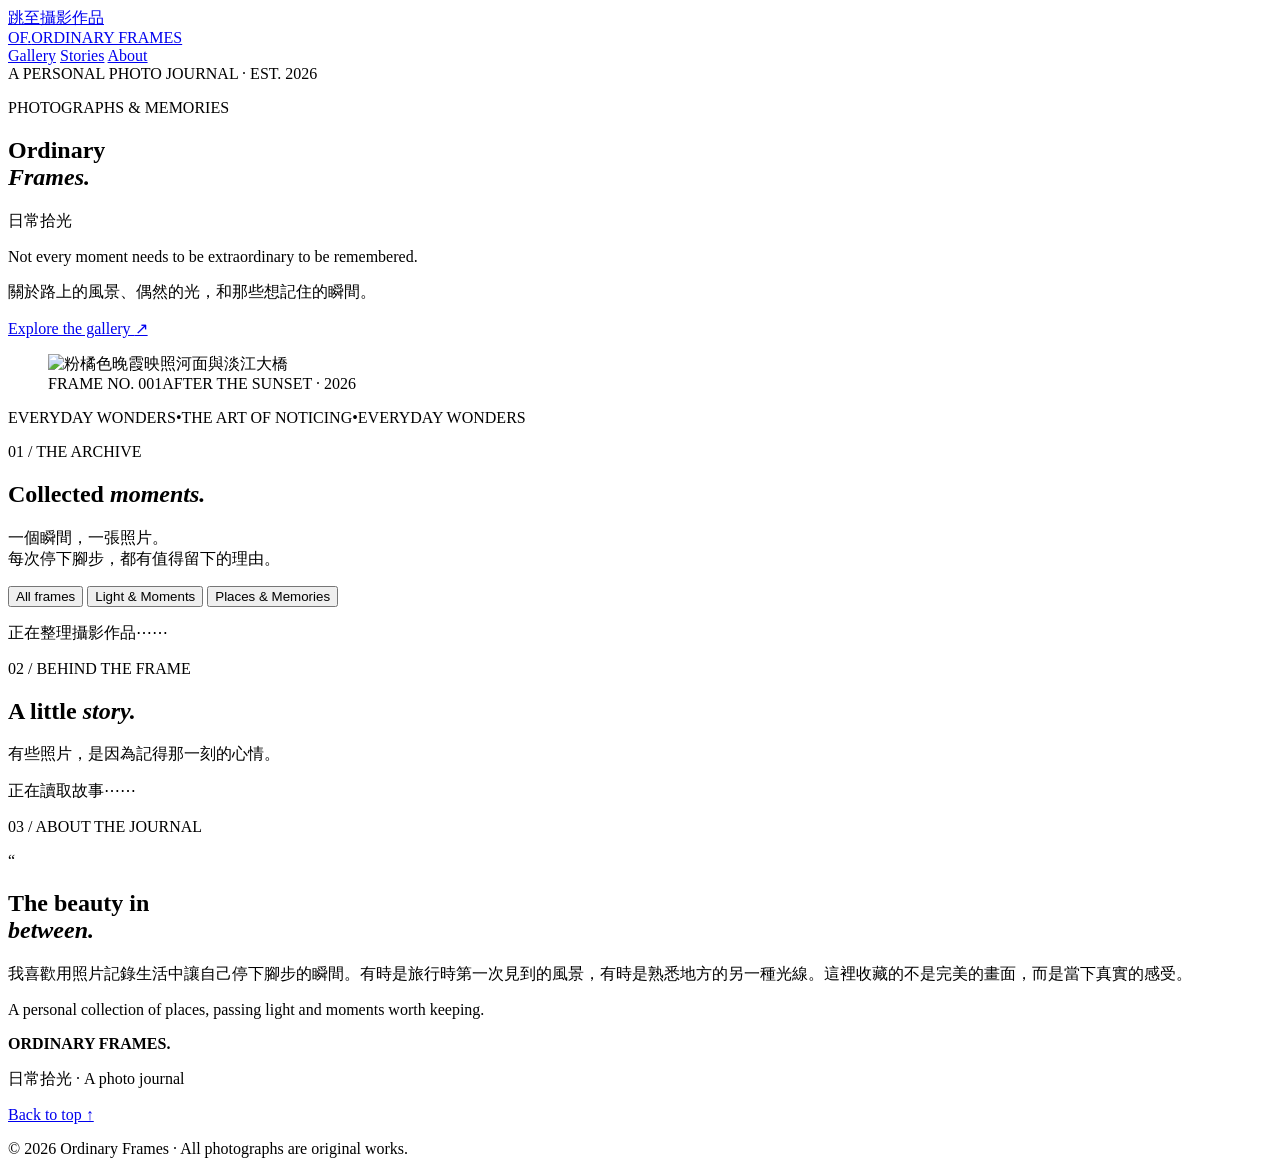
==== index.html @ 80a82285 "Add files via upload" ====
<!doctype html>
<html lang="zh-Hant">
<head>
  <meta charset="utf-8">
  <meta name="viewport" content="width=device-width, initial-scale=1">
  <meta name="theme-color" content="#f5efe5">
  <meta name="description" content="Ordinary Frames 日常拾光，收藏旅途中與生活裡值得記得的瞬間。">
  <title>Ordinary Frames — 日常拾光</title>
  <link rel="stylesheet" href="css/style.css">
  <script src="js/main.js" defer></script>
</head>
<body>
  <a class="skip-link" href="#gallery">跳至攝影作品</a>
  <header class="site-header">
    <a class="brand" href="index.html" aria-label="Ordinary Frames 返回首頁">OF<span class="brand-period">.</span><span class="brand-label">ORDINARY FRAMES</span></a>
    <nav class="main-nav" aria-label="主要導覽">
      <a href="#gallery">Gallery</a>
      <a href="#stories">Stories</a>
      <a href="#about">About</a>
    </nav>
    <span class="top-note">A PERSONAL PHOTO JOURNAL · EST. 2026</span>
  </header>
  <main>
    <section class="hero wrap" aria-labelledby="hero-heading">
      <div class="hero-copy">
        <p class="eyebrow"><span class="little-dot"></span> PHOTOGRAPHS & MEMORIES</p>
        <h1 id="hero-heading">Ordinary<br><em>Frames.</em></h1>
        <p class="hero-chinese">日常拾光</p>
        <p class="hero-description">Not every moment needs to be extraordinary to be remembered.</p>
        <p class="hero-description-cn">關於路上的風景、偶然的光，和那些想記住的瞬間。</p>
        <a class="text-link" href="#gallery">Explore the gallery <span aria-hidden="true">↗</span></a>
      </div>
      <figure class="hero-photo">
        <img src="assets/photos/after-the-sunset/after-the-sunset-001.jpg" alt="粉橘色晚霞映照河面與淡江大橋" fetchpriority="high" width="1536" height="1024">
        <figcaption><span>FRAME NO. 001</span><span>AFTER THE SUNSET · 2026</span></figcaption>
      </figure>
    </section>

    <div class="rule-band" aria-hidden="true"><span>EVERYDAY WONDERS</span><span>•</span><span>THE ART OF NOTICING</span><span>•</span><span>EVERYDAY WONDERS</span></div>

    <section class="section wrap" id="gallery" aria-labelledby="gallery-heading">
      <div class="section-head">
        <div><p class="eyebrow">01 / THE ARCHIVE</p><h2 id="gallery-heading">Collected <em>moments.</em></h2></div>
        <p class="section-side">一個瞬間，一張照片。<br>每次停下腳步，都有值得留下的理由。</p>
      </div>
      <div class="filters" role="group" aria-label="攝影作品篩選">
        <button type="button" class="filter active" data-filter="all" aria-pressed="true">All frames</button>
        <button type="button" class="filter" data-filter="light-and-moments" aria-pressed="false">Light & Moments</button>
        <button type="button" class="filter" data-filter="places-and-memories" aria-pressed="false">Places & Memories</button>
      </div>
      <div class="gallery-grid" id="gallery-grid" aria-live="polite"><p class="loading">正在整理攝影作品⋯⋯</p></div>
      <p class="empty" id="gallery-empty" hidden>此分類目前還沒有作品。</p>
    </section>

    <section class="section section-stories" id="stories" aria-labelledby="stories-heading">
      <div class="wrap">
        <div class="section-head"><div><p class="eyebrow">02 / BEHIND THE FRAME</p><h2 id="stories-heading">A little <em>story.</em></h2></div><p class="section-side">有些照片，是因為記得那一刻的心情。</p></div>
        <div class="story-list" id="story-list"><p class="loading">正在讀取故事⋯⋯</p></div>
      </div>
    </section>

    <section class="section about-section wrap" id="about" aria-labelledby="about-heading">
      <div><p class="eyebrow">03 / ABOUT THE JOURNAL</p><div class="about-mark" aria-hidden="true">“</div></div>
      <div><h2 id="about-heading">The beauty in<br><em>between.</em></h2><p>我喜歡用照片記錄生活中讓自己停下腳步的瞬間。有時是旅行時第一次見到的風景，有時是熟悉地方的另一種光線。這裡收藏的不是完美的畫面，而是當下真實的感受。</p><p class="about-en">A personal collection of places, passing light and moments worth keeping.</p></div>
    </section>
  </main>
  <footer class="footer"><div class="wrap footer-inner"><div><strong>ORDINARY FRAMES<span class="brand-period">.</span></strong><p>日常拾光 · A photo journal</p></div><a href="#hero-heading" class="back-top">Back to top ↑</a><p>© 2026 Ordinary Frames · All photographs are original works.</p></div></footer>

  <dialog class="lightbox" id="lightbox" aria-label="放大檢視攝影作品">
    <div class="lightbox-inner"><button class="close-lightbox" id="lightbox-close" type="button" aria-label="關閉放大照片">×</button><button type="button" id="lightbox-prev" class="lightbox-arrow" aria-label="上一張">‹</button><figure><img id="lightbox-img" alt=""><figcaption id="lightbox-caption"></figcaption></figure><button type="button" id="lightbox-next" class="lightbox-arrow" aria-label="下一張">›</button></div>
  </dialog>
</body>
</html>
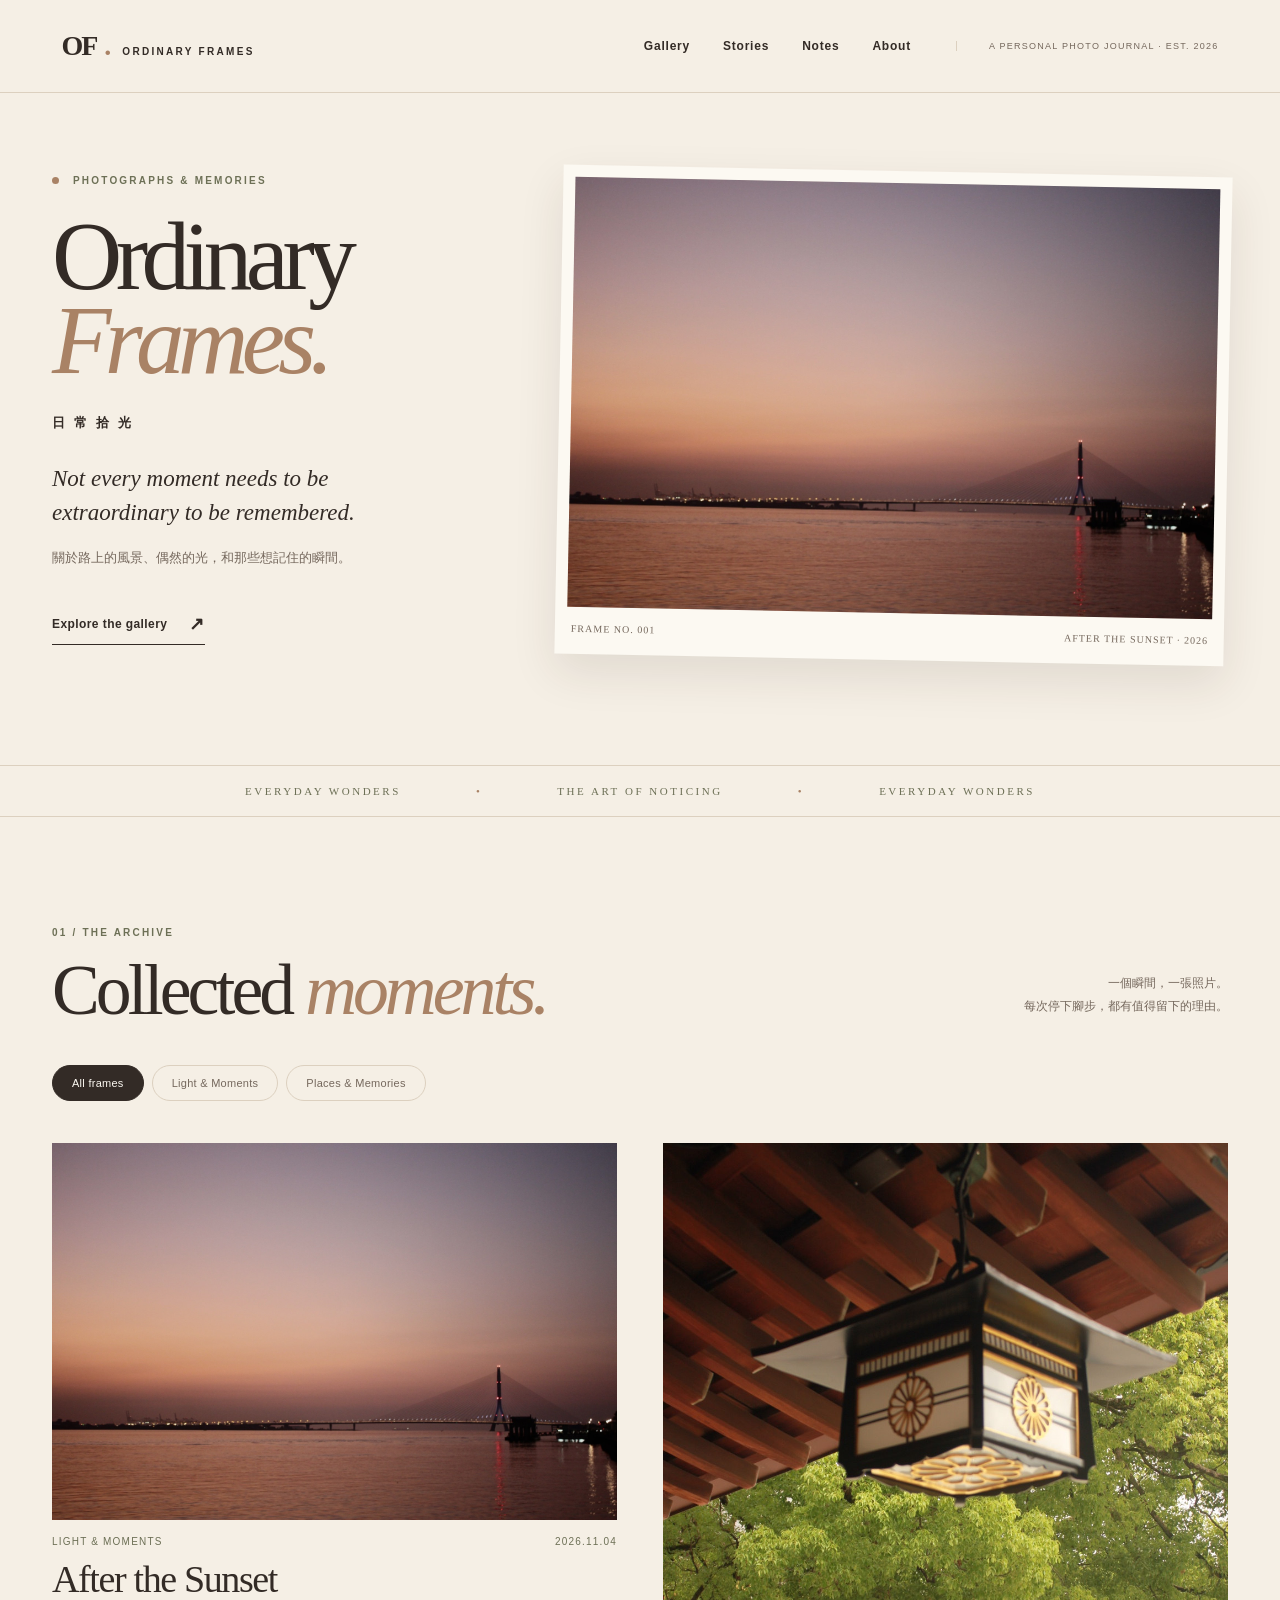
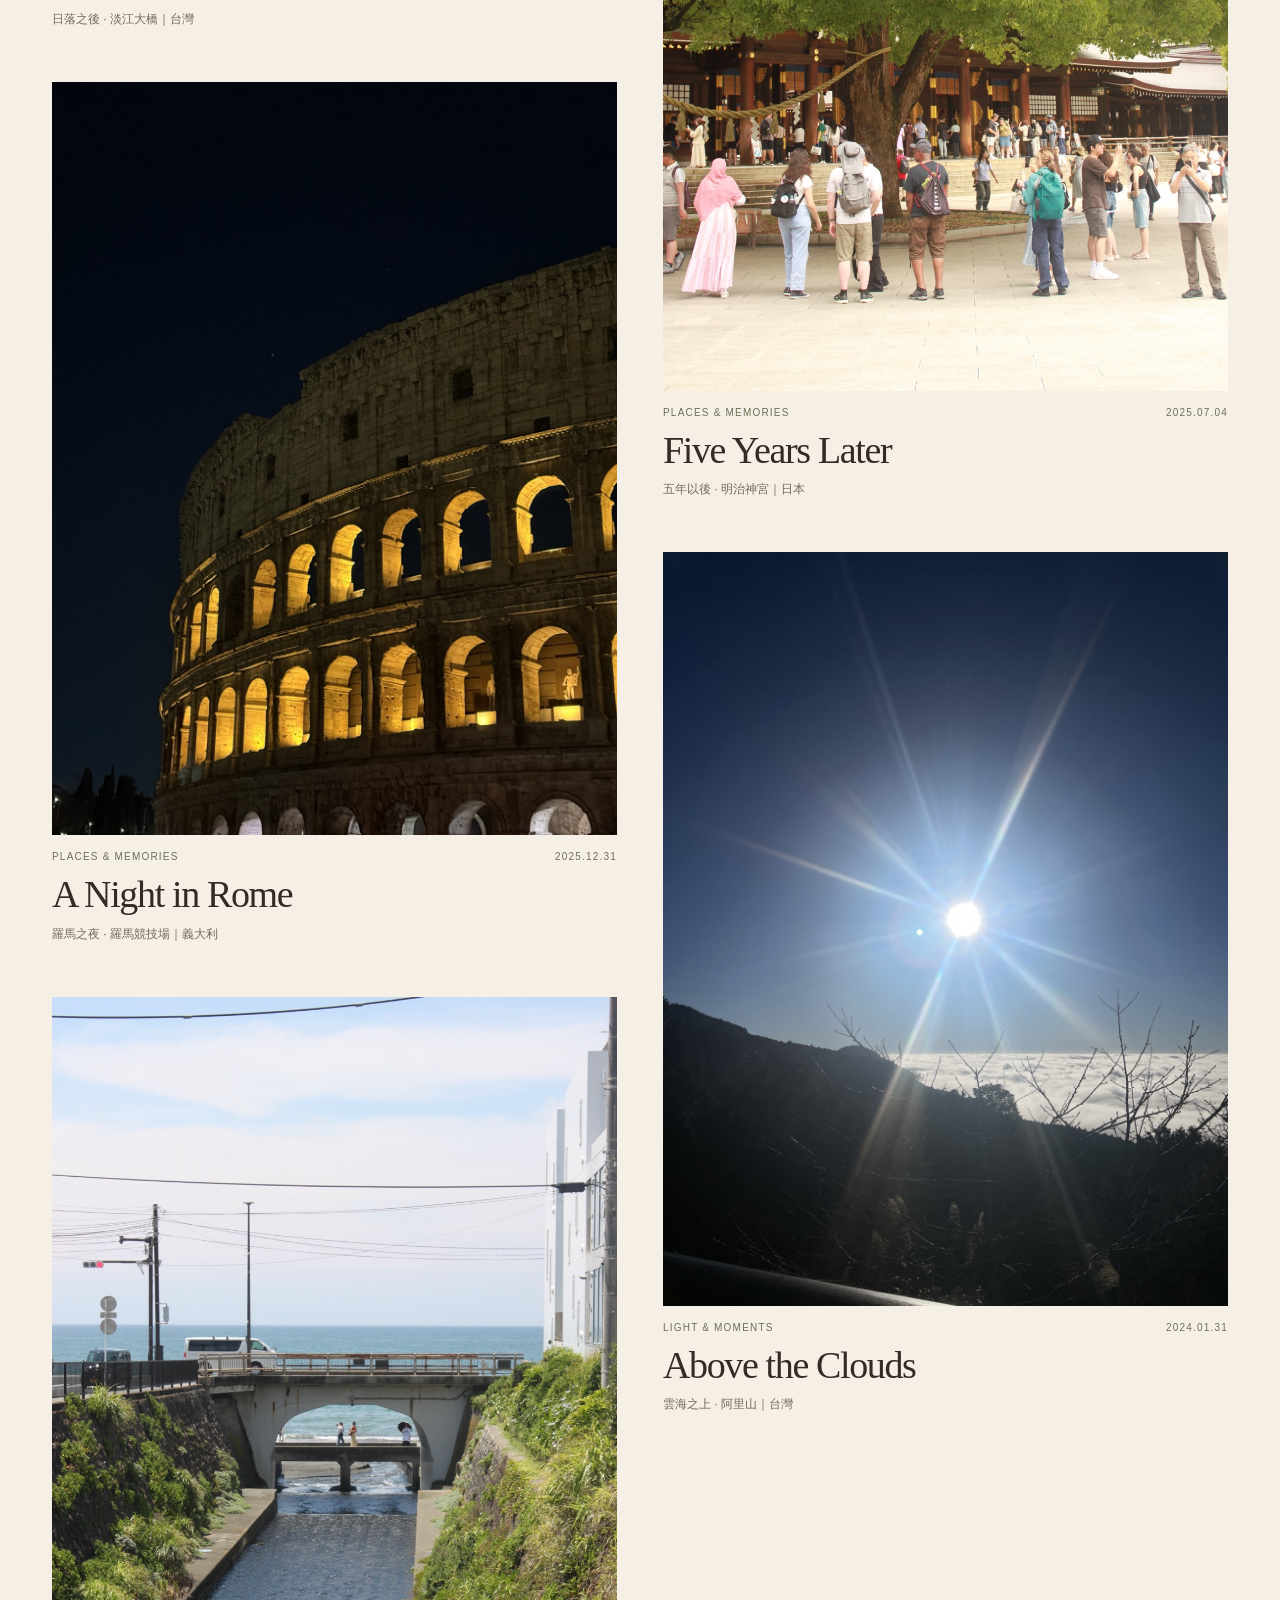
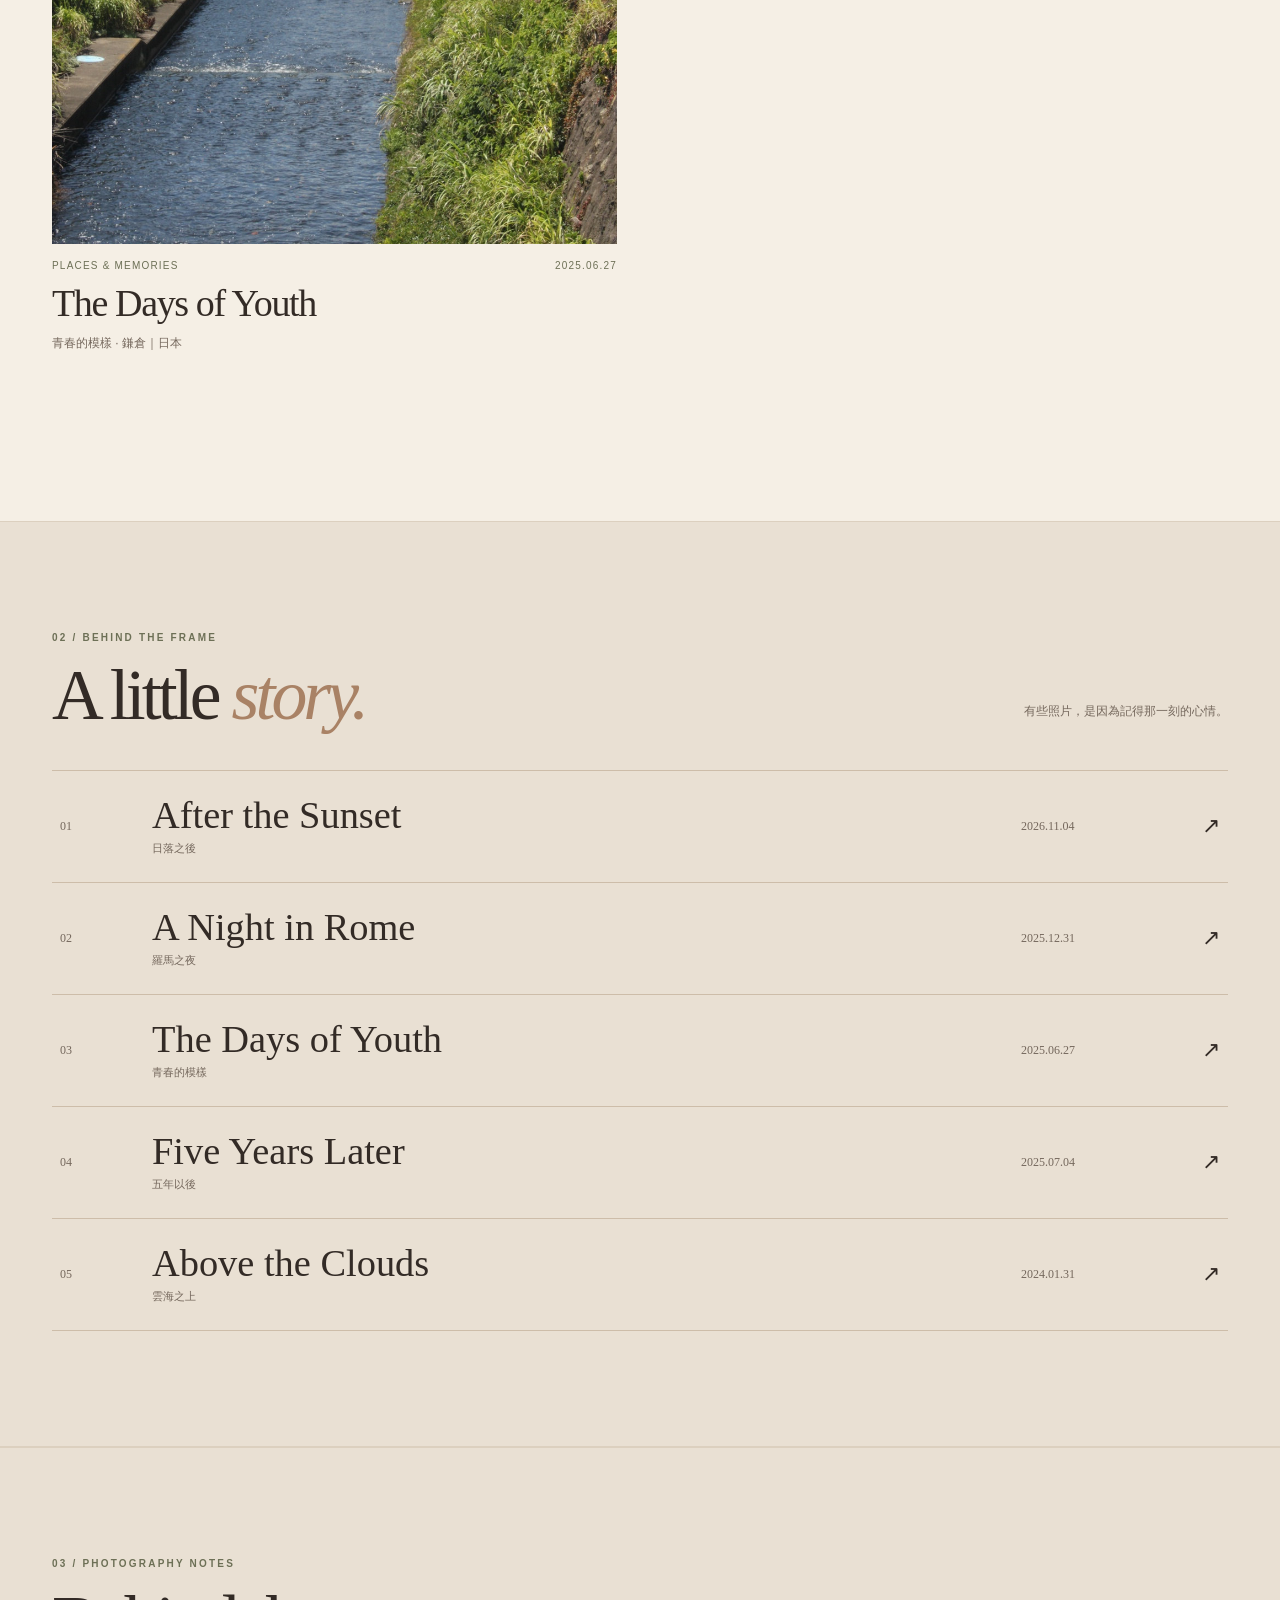
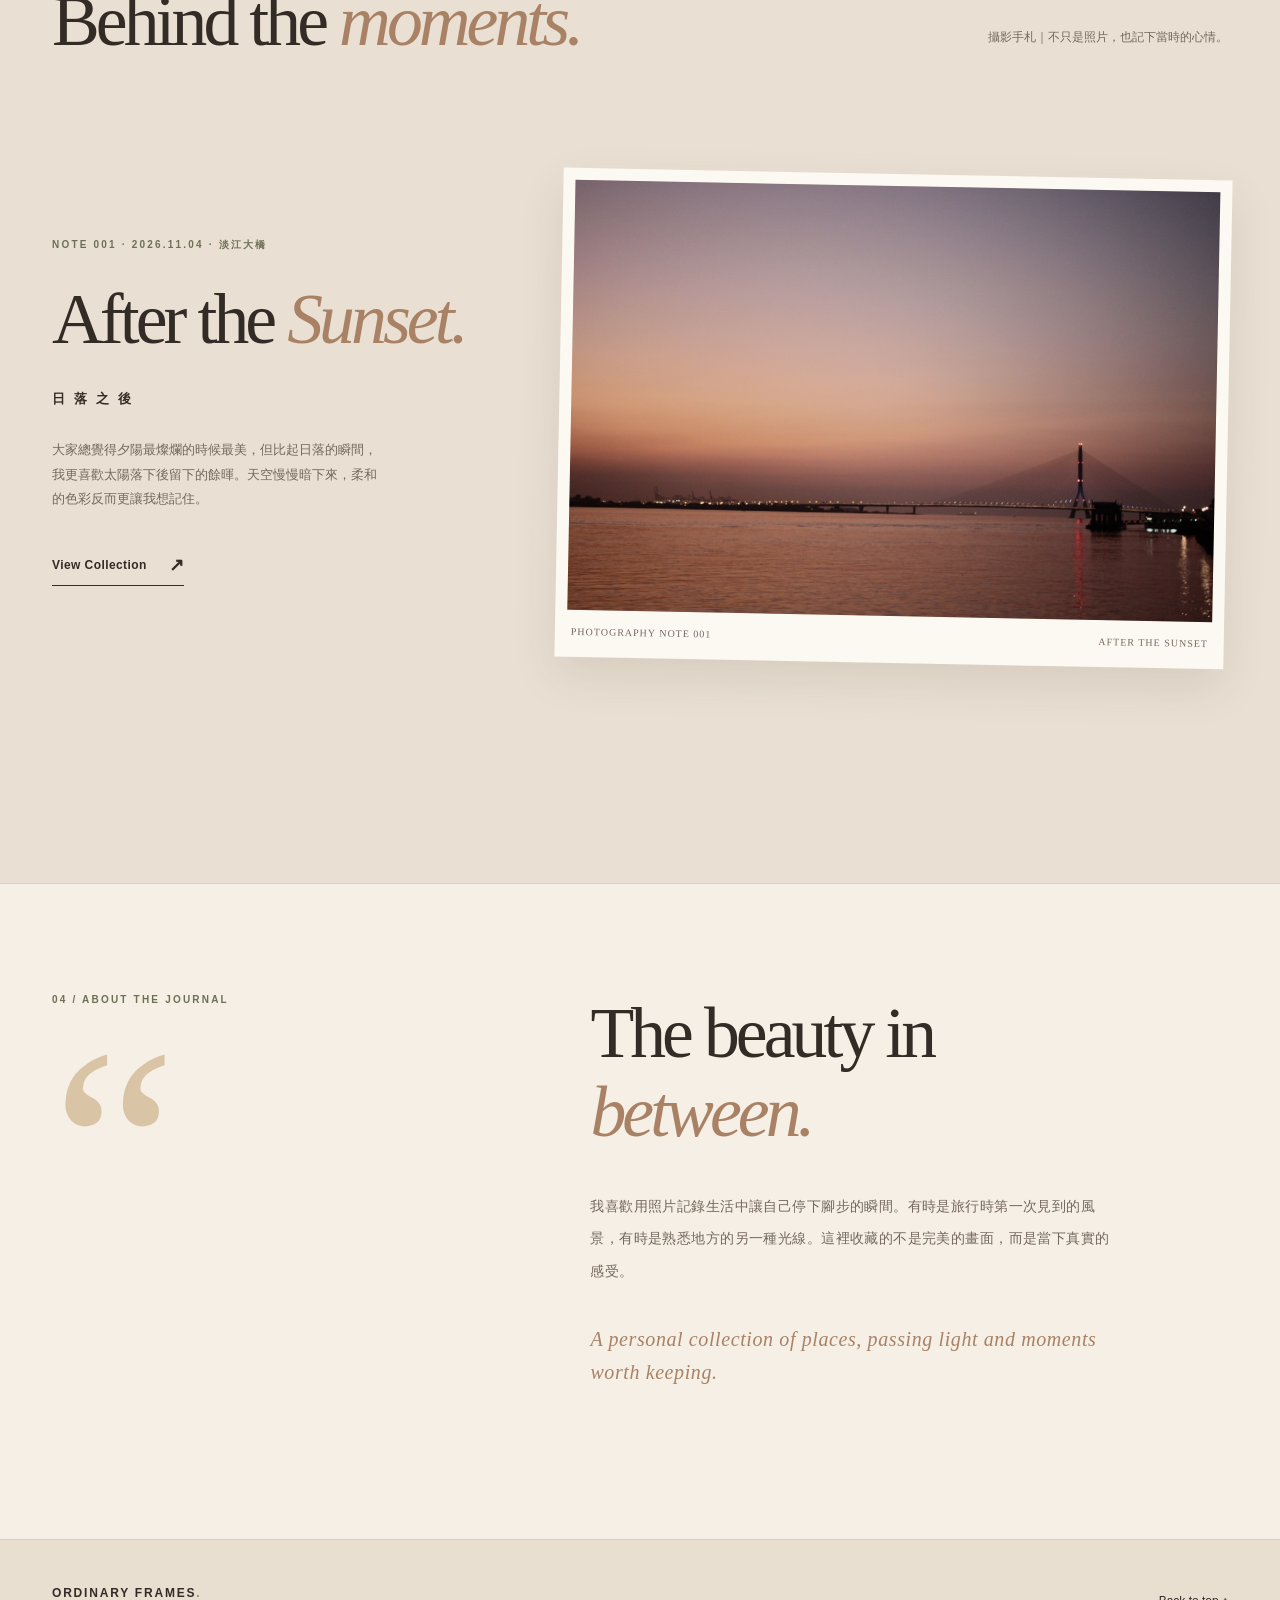
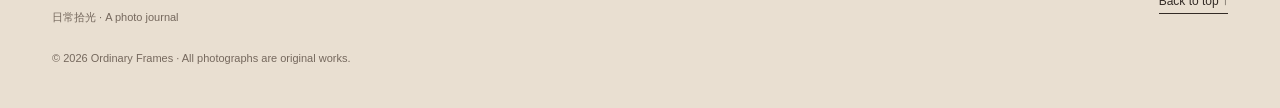
==== commit 1fb801a4: "Add files via upload" ====
--- a/index.html
+++ b/index.html
@@ -16,6 +16,7 @@
     <nav class="main-nav" aria-label="主要導覽">
       <a href="#gallery">Gallery</a>
       <a href="#stories">Stories</a>
+      <a href="#notes">Notes</a>
       <a href="#about">About</a>
     </nav>
     <span class="top-note">A PERSONAL PHOTO JOURNAL · EST. 2026</span>
@@ -59,8 +60,35 @@
       </div>
     </section>
 
+    <section class="section section-stories" id="notes" aria-labelledby="notes-heading">
+      <div class="wrap">
+        <div class="section-head">
+          <div>
+            <p class="eyebrow">03 / PHOTOGRAPHY NOTES</p>
+            <h2 id="notes-heading">Behind the <em>moments.</em></h2>
+          </div>
+          <p class="section-side">攝影手札｜不只是照片，也記下當時的心情。</p>
+        </div>
+        <!-- NOTE START: 新增手札時複製一整段 article，並更換內容及圖片路徑。 -->
+        <article class="hero" aria-labelledby="note-after-sunset">
+          <div class="hero-copy">
+            <p class="eyebrow">NOTE 001 · 2026.11.04 · 淡江大橋</p>
+            <h2 id="note-after-sunset">After the <em>Sunset.</em></h2>
+            <p class="hero-chinese">日落之後</p>
+            <p class="hero-description-cn">大家總覺得夕陽最燦爛的時候最美，但比起日落的瞬間，我更喜歡太陽落下後留下的餘暉。天空慢慢暗下來，柔和的色彩反而更讓我想記住。</p>
+            <a class="text-link" href="collection.html?slug=after-the-sunset">View Collection <span aria-hidden="true">↗</span></a>
+          </div>
+          <figure class="hero-photo">
+            <img src="assets/photos/after-the-sunset/after-the-sunset-001.jpg" alt="粉橘色餘暉映照淡江大橋與河面" loading="lazy" width="1536" height="1024">
+            <figcaption><span>PHOTOGRAPHY NOTE 001</span><span>AFTER THE SUNSET</span></figcaption>
+          </figure>
+        </article>
+        <!-- NOTE END -->
+      </div>
+    </section>
+
     <section class="section about-section wrap" id="about" aria-labelledby="about-heading">
-      <div><p class="eyebrow">03 / ABOUT THE JOURNAL</p><div class="about-mark" aria-hidden="true">“</div></div>
+      <div><p class="eyebrow">04 / ABOUT THE JOURNAL</p><div class="about-mark" aria-hidden="true">“</div></div>
       <div><h2 id="about-heading">The beauty in<br><em>between.</em></h2><p>我喜歡用照片記錄生活中讓自己停下腳步的瞬間。有時是旅行時第一次見到的風景，有時是熟悉地方的另一種光線。這裡收藏的不是完美的畫面，而是當下真實的感受。</p><p class="about-en">A personal collection of places, passing light and moments worth keeping.</p></div>
     </section>
   </main>
--- a/css/style.css
+++ b/css/style.css
@@ -0,0 +1,169 @@
+/* Ordinary Frames / Photo journal design system
+   Colours, typography and layout are governed by AGENTS.md. */
+:root {
+  --paper: #F5EFE5;
+  --paper-light: #FCF9F2;
+  --sand: #D9C4A5;
+  --clay: #A98265;
+  --moss: #6D7056;
+  --ink: #332B26;
+  --muted: #75685D;
+  --line: #DCD0BF;
+  --serif: "Iowan Old Style", "Baskerville", "Times New Roman", Georgia, serif;
+  --sans: "Noto Sans TC", "PingFang TC", "Microsoft JhengHei", Arial, sans-serif;
+}
+* { box-sizing: border-box; }
+html { scroll-behavior: smooth; }
+body { background: var(--paper); color: var(--ink); font-family: var(--sans); margin: 0; -webkit-font-smoothing: antialiased; }
+img { display: block; max-width: 100%; }
+a { color: inherit; }
+button, a { -webkit-tap-highlight-color: transparent; }
+button { font: inherit; }
+button:focus-visible, a:focus-visible { outline: 3px solid var(--moss); outline-offset: 5px; }
+::selection { background: #c8b093; color: var(--ink); }
+[hidden] { display: none !important; }
+.wrap { width: min(1320px, calc(100% - 104px)); margin: 0 auto; }
+.skip-link { position: absolute; top: -100px; left: 20px; background: var(--ink); color: white; padding: 12px; z-index: 20; }
+.skip-link:focus { top: 12px; }
+
+.site-header { min-height: 93px; padding: 20px 4.8%; display: flex; align-items: center; gap: 45px; border-bottom: 1px solid var(--line); background: var(--paper); }
+.brand { display: inline-flex; align-items: baseline; gap: 8px; text-decoration: none; white-space: nowrap; }
+.brand:first-letter { color: var(--clay); }
+.brand { font-family: var(--serif); font-size: 28px; line-height: 1; letter-spacing: -2px; font-weight: bold; }
+.brand-period { color: var(--clay); }
+.brand-label { margin-left: 5px; font-family: var(--sans); font-size: 10px; font-weight: 700; letter-spacing: .23em; }
+.main-nav { display: flex; gap: 33px; align-items: center; margin-left: auto; }
+.main-nav a { font-size: 12px; font-weight: 600; text-decoration: none; letter-spacing: .065em; padding: 8px 0; }
+.main-nav a:hover { color: var(--clay); }
+.top-note { border-left: 1px solid var(--line); padding-left: 32px; color: var(--muted); font-size: 9px; letter-spacing: .14em; white-space: nowrap; }
+
+.hero { display: grid; grid-template-columns: minmax(0, .78fr) minmax(0, 1.22fr); align-items: center; gap: 6.7%; padding-top: 78px; padding-bottom: 105px; }
+.hero-copy { padding-bottom: 12px; }
+.eyebrow { font-size: 10px; letter-spacing: .22em; font-weight: 700; text-transform: uppercase; color: var(--moss); margin: 0 0 28px; }
+.little-dot { display: inline-block; height: 7px; width: 7px; background: var(--clay); border-radius: 50%; margin-right: 9px; }
+.hero h1 { font: 400 clamp(68px, 7.6vw, 136px)/.87 var(--serif); letter-spacing: -.068em; margin: 0; }
+.hero h1 em, .section h2 em, .about-section h2 em { color: var(--clay); font-weight: 400; }
+.hero-chinese { margin: 31px 0 30px; font-size: 13px; font-weight: 600; letter-spacing: .7em; }
+.hero-description { font-family: var(--serif); font-size: clamp(17px, 2vw, 23px); font-style: italic; max-width: 330px; line-height: 1.5; margin: 0 0 15px; }
+.hero-description-cn { color: var(--muted); font-size: 13px; line-height: 1.9; max-width: 330px; margin: 0 0 42px; }
+.text-link { display: inline-flex; align-items: center; gap: 22px; border-bottom: 1px solid var(--ink); text-decoration: none; padding-bottom: 9px; font-size: 12px; font-weight: 650; letter-spacing: .035em; }
+.text-link:hover { color: var(--clay); border-color: var(--clay); }
+.text-link span { font-size: 18px; }
+.hero-photo { margin: 0; padding: 12px 12px 0; background: var(--paper-light); box-shadow: 0 18px 45px rgba(54,38,24,.105); transform: rotate(1.1deg); }
+.hero-photo img { width: 100%; height: auto; aspect-ratio: 3 / 2; object-fit: contain; background: #efe2d1; }
+.hero-photo figcaption { padding: 16px 4px 20px; display: flex; justify-content: space-between; gap: 12px; font-family: var(--serif); font-size: 10px; letter-spacing: .1em; color: var(--muted); }
+.rule-band { display: flex; justify-content: center; gap: min(6vw, 75px); overflow: hidden; border-top: 1px solid var(--line); border-bottom: 1px solid var(--line); padding: 19px 30px; font-family: var(--serif); color: var(--moss); white-space: nowrap; letter-spacing: .23em; font-size: 11px; }
+.rule-band span:nth-child(2), .rule-band span:nth-child(4) { color: var(--clay); }
+.section { padding-top: 110px; padding-bottom: 115px; }
+.section-head { display: flex; align-items: end; justify-content: space-between; gap: 30px; padding-bottom: 35px; }
+.section-head .eyebrow { margin-bottom: 13px; }
+.section h2, .about-section h2 { margin: 0; font: 400 clamp(44px, 5.6vw, 80px)/1.1 var(--serif); letter-spacing: -.055em; }
+.section-side { font-size: 12px; line-height: 1.9; color: var(--muted); max-width: 280px; text-align: right; }
+.filters { display: flex; align-items: center; flex-wrap: wrap; gap: 8px; margin-bottom: 42px; }
+.filter { cursor: pointer; border: 1px solid var(--line); background: transparent; color: var(--muted); border-radius: 100px; padding: 11px 19px; font-size: 11px; letter-spacing: .025em; transition: background .18s, color .18s, border-color .18s; }
+.filter:hover { border-color: var(--clay); }
+.filter.active { background: var(--ink); color: var(--paper-light); border-color: var(--ink); }
+.gallery-grid { columns: 2; column-gap: 46px; }
+.photo-card { break-inside: avoid; display: inline-block; width: 100%; margin: 0 0 54px; vertical-align: top; }
+.photo-image-button { display: block; padding: 0; margin: 0; width: 100%; border: none; background: #e4d7c5; text-align: left; cursor: zoom-in; overflow: hidden; }
+.photo-image-button img { width: 100%; height: auto; object-fit: contain; transition: transform .55s cubic-bezier(.2,.7,.2,1); }
+.photo-image-button:hover img { transform: scale(1.025); }
+.card-meta { display: flex; flex-wrap: wrap; justify-content: space-between; gap: 10px; margin-top: 16px; color: var(--moss); font-size: 10px; letter-spacing: .12em; text-transform: uppercase; }
+.card-title { display: inline-block; font: 400 clamp(26px, 3vw, 38px)/1.1 var(--serif); letter-spacing: -.036em; text-decoration: none; margin-top: 12px; }
+.card-title:hover { color: var(--clay); }
+.card-subtitle { font-size: 12px; color: var(--muted); margin: 10px 0 0; }
+.loading, .empty { font-size: 13px; color: var(--muted); padding: 30px 0; }
+.section-stories { background: #e9e0d3; border-top: 1px solid var(--line); border-bottom: 1px solid var(--line); }
+.story-list { border-top: 1px solid #cdbda9; }
+.story-row { display: grid; grid-template-columns: 70px minmax(0, 1fr) 145px 32px; gap: 22px; align-items: center; min-height: 112px; padding: 16px 8px; border-bottom: 1px solid #cdbda9; text-decoration: none; transition: padding .2s, color .2s; }
+.story-row:hover { padding-left: 20px; color: #9a7153; }
+.story-no, .story-date { color: var(--muted); font-family: var(--serif); font-size: 12px; }
+.story-name { display: flex; flex-direction: column; gap: 7px; }
+.story-name strong { font: 400 clamp(24px, 3vw, 39px)/1 var(--serif); }
+.story-name small { font-size: 11px; color: var(--muted); }
+.story-arrow { font-family: var(--serif); font-size: 22px; justify-self: end; }
+.about-section { display: grid; grid-template-columns: minmax(0,.66fr) minmax(0,1fr); gap: 10%; padding-bottom: 130px; }
+.about-mark { font: 280px/.8 var(--serif); color: var(--sand); margin-top: 30px; }
+.about-section h2 { margin-bottom: 38px; }
+.about-section p:not(.eyebrow) { max-width: 530px; line-height: 2.35; letter-spacing: .03em; color: var(--muted); font-size: 14px; }
+.about-section .about-en { margin-top: 35px; font-family: var(--serif); font-style: italic; color: var(--clay) !important; font-size: 20px !important; line-height: 1.65 !important; }
+.footer { border-top: 1px solid var(--line); background: #E9DFD1; }
+.footer-inner { display: grid; grid-template-columns: minmax(0,1fr) auto; align-items: center; padding-top: 43px; padding-bottom: 44px; gap: 15px; }
+.footer strong { font-size: 12px; letter-spacing: .15em; }
+.footer p { color: var(--muted); font-size: 11px; margin: 9px 0 0; }
+.footer-inner > p { grid-column: 1 / -1; margin: 12px 0 0; }
+.back-top { font-size: 12px; text-decoration: none; border-bottom: 1px solid currentColor; padding-bottom: 5px; }
+.lightbox { border: none; padding: 0; width: min(1150px, 96vw); max-height: 96vh; background: #221f1a; color: white; overflow: visible; }
+.lightbox::backdrop { background: rgba(15, 13, 12, .94); }
+.lightbox-inner { display: grid; grid-template-columns: 54px minmax(0,1fr) 54px; align-items: center; padding: 30px 10px 18px; gap: 6px; }
+.lightbox-inner figure { margin: 0; text-align: center; min-width: 0; }
+.lightbox-inner img { margin: auto; width: auto; height: auto; max-height: calc(91vh - 110px); max-width: 100%; object-fit: contain; }
+.lightbox-inner figcaption { margin: 14px 0 0; font-family: var(--serif); font-size: 13px; color: #ded2c4; }
+.lightbox-arrow, .close-lightbox { background: transparent; color: white; border: none; cursor: pointer; }
+.lightbox-arrow { font: 40px var(--serif); }
+.close-lightbox { position: absolute; top: 1px; right: 15px; font-size: 32px; z-index: 2; }
+
+.collection-main { min-height: 75vh; padding-top: 62px; padding-bottom: 120px; }
+.crumb { text-decoration: none; }
+.crumb:hover { color: var(--clay); }
+.crumb-separator { margin: 0 14px; color: var(--line); }
+.collection-heading { display: grid; grid-template-columns: 1fr minmax(250px,.6fr); gap: 5%; margin: 80px 0 72px; align-items: end; }
+.collection-heading .eyebrow { margin: 0 0 25px; }
+.collection-heading h1 { font: 400 clamp(54px, 7vw, 112px)/.95 var(--serif); letter-spacing: -.065em; margin: 0 0 23px; overflow-wrap: anywhere; }
+.collection-subtitle { font-size: 17px; letter-spacing: .18em; color: var(--clay); }
+.collection-intro { font-size: 14px; line-height: 2.35; color: var(--muted); margin: 0; }
+.collection-photos { display: grid; gap: 48px; }
+.collection-figure { display: flex; align-items: center; flex-direction: column; margin: 0; }
+.collection-figure img { width: auto; height: auto; max-height: 82vh; max-width: 100%; object-fit: contain; box-shadow: 0 17px 38px rgba(56,41,31,.085); }
+.collection-figure figcaption { width: min(100%, 900px); padding: 16px 2px; font: 12px var(--serif); color: var(--muted); text-align: left; }
+.collection-bottom { display: flex; justify-content: space-between; align-items: center; gap: 20px; padding-top: 75px; margin-top: 65px; border-top: 1px solid var(--line); }
+.collection-bottom > span { font: 11px var(--serif); letter-spacing: .14em; color: var(--muted); }
+.error-state { padding: 40px 0; color: #8b4634; }
+
+@media (max-width: 1100px) {
+  .wrap { width: min(100% - 64px, 960px); }
+  .site-header { gap: 20px; }
+  .top-note { display: none; }
+  .hero { gap: 4%; }
+  .hero h1 { font-size: clamp(65px, 8vw, 95px); }
+}
+@media (max-width: 730px) {
+  .wrap { width: calc(100% - 38px); }
+  .site-header { min-height: 74px; padding: 16px 19px; flex-wrap: wrap; gap: 9px; }
+  .brand { font-size: 25px; }
+  .brand-label { font-size: 9px; }
+  .main-nav { gap: 21px; margin-left: auto; }
+  .main-nav a { font-size: 11px; }
+  .hero { display: flex; flex-direction: column; align-items: stretch; padding-top: 65px; padding-bottom: 75px; }
+  .hero-copy { padding-bottom: 50px; }
+  .hero h1 { font-size: clamp(71px, 14vw, 110px); }
+  .hero-chinese { margin: 26px 0; }
+  .hero-description-cn { margin-bottom: 26px; }
+  .hero-photo { margin: 0 4px; }
+  .rule-band { gap: 35px; font-size: 10px; justify-content: flex-start; }
+  .section { padding-top: 78px; padding-bottom: 82px; }
+  .section-head { align-items: start; flex-direction: column; gap: 6px; padding-bottom: 30px; }
+  .section-side { text-align: left; max-width: 100%; }
+  .gallery-grid { columns: 1; }
+  .photo-card { margin-bottom: 43px; }
+  .story-row { grid-template-columns: 34px minmax(0,1fr) 25px; min-height: 95px; gap: 12px; }
+  .story-date { display: none; }
+  .story-name strong { font-size: clamp(23px, 6vw, 33px); }
+  .about-section { grid-template-columns: 1fr; gap: 0; }
+  .about-mark { display: none; }
+  .about-section h2 { font-size: 60px; }
+  .collection-main { padding-top: 42px; }
+  .collection-heading { grid-template-columns: 1fr; gap: 25px; margin: 53px 0 45px; }
+  .collection-heading h1 { font-size: clamp(54px, 12vw, 90px); }
+  .lightbox-inner { grid-template-columns: 30px minmax(0,1fr) 30px; padding: 43px 3px 13px; gap: 0; }
+  .lightbox-arrow { font-size: 30px; }
+  .lightbox-inner img { max-height: calc(88vh - 95px); }
+  .lightbox-inner figcaption { font-size: 11px; padding: 0 4px; }
+}
+@media (max-width: 390px) {
+  .main-nav { width: 100%; justify-content: flex-start; margin-left: 0; gap: 27px; }
+  .hero h1 { font-size: 65px; }
+}
+@media (prefers-reduced-motion: reduce) {
+  *, *::before, *::after { scroll-behavior: auto !important; transition: none !important; animation: none !important; }
+}
